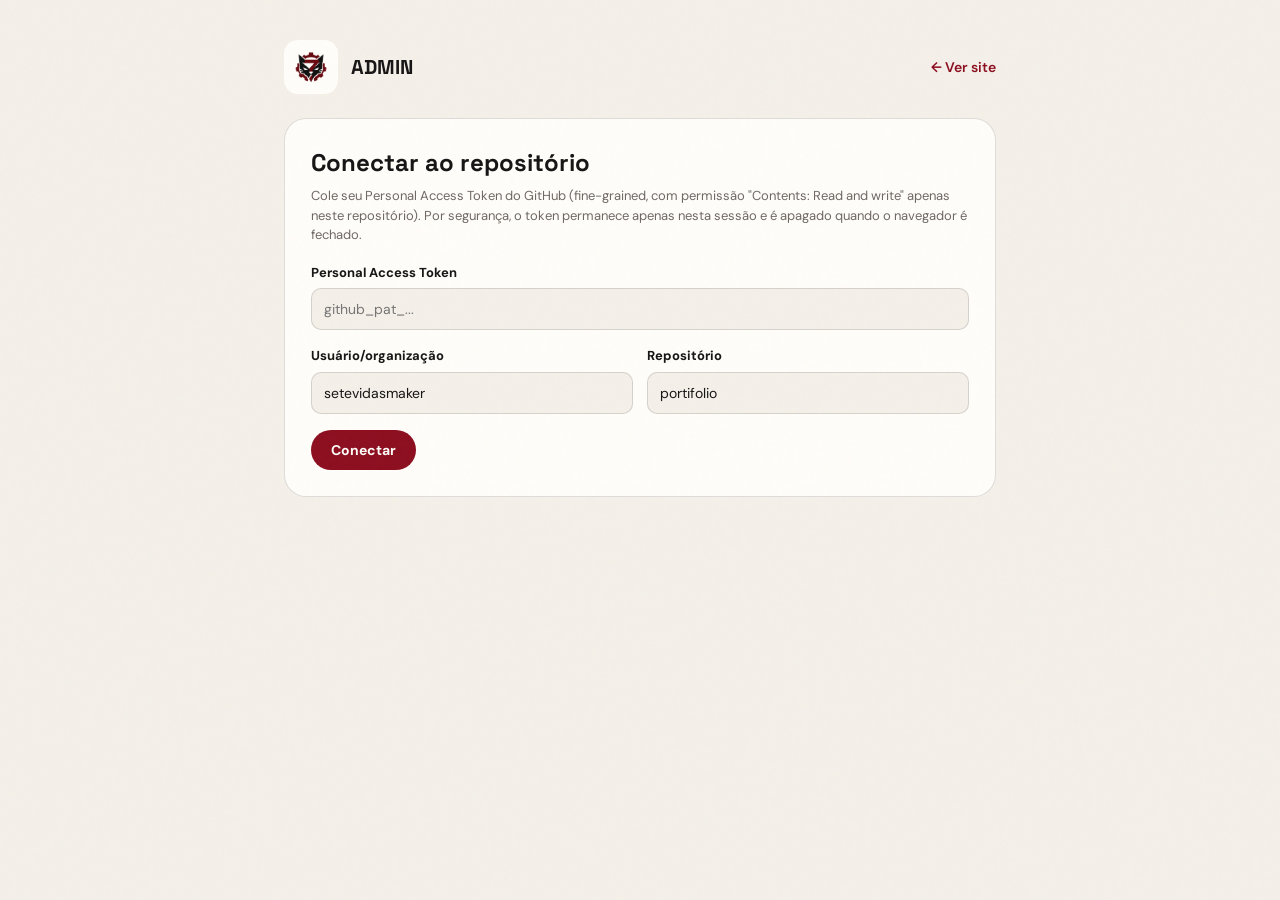
==== admin.html @ dc31299f "Redesenha portfólio e adiciona contatos" ====
<!DOCTYPE html>
<html lang="pt-BR">
<head>
<meta charset="UTF-8">
<meta name="viewport" content="width=device-width, initial-scale=1.0">
<meta name="robots" content="noindex, nofollow">
<title>Admin — Cadastro de produtos</title>
<link rel="icon" type="image/png" href="images/favicon.png">
<link rel="stylesheet" href="style.css">
</head>
<body>

<div class="admin-shell">
  <header class="topbar" style="padding-top:0;">
    <div class="brand"><img src="images/logo-mark.png" alt="">Admin</div>
    <nav><a href="index.html">← Ver site</a></nav>
  </header>

  <!-- Conexão com o GitHub -->
  <div class="admin-panel" id="connect-panel">
    <h2>Conectar ao repositório</h2>
    <p class="hint">Cole seu Personal Access Token do GitHub (fine-grained, com permissão "Contents: Read and write" apenas neste repositório). Por segurança, o token permanece apenas nesta sessão e é apagado quando o navegador é fechado.</p>
    <div class="field">
      <label for="pat">Personal Access Token</label>
      <input type="password" id="pat" placeholder="github_pat_...">
    </div>
    <div class="field-row">
      <div class="field">
        <label for="owner">Usuário/organização</label>
        <input type="text" id="owner">
      </div>
      <div class="field">
        <label for="repo">Repositório</label>
        <input type="text" id="repo">
      </div>
    </div>
    <button class="btn btn-primary" id="connect-btn">Conectar</button>
    <button class="btn btn-secondary" id="disconnect-btn" style="display:none;">Desconectar</button>
    <div class="status-line" id="connect-status"></div>
  </div>

  <!-- Formulário de novo produto -->
  <div class="admin-panel" id="form-panel" style="display:none;">
    <h2>Cadastrar produto</h2>
    <p class="hint">Preencha e salve — isso faz um commit direto no products.json do repositório.</p>

    <div class="status-line" id="save-status"></div>

    <div class="field">
      <label for="p-name">Nome</label>
      <input type="text" id="p-name" placeholder="Deckbox Modular 100+">
    </div>

    <div class="field-row">
      <div class="field">
        <label for="p-category">Categoria</label>
        <select id="p-category"></select>
      </div>
      <div class="field">
        <label for="p-printtime">Tempo de impressão</label>
        <input type="text" id="p-printtime" placeholder="4h30">
      </div>
    </div>

    <div class="field-row">
      <div class="field">
        <label for="p-material">Material</label>
        <input type="text" id="p-material" placeholder="PETG">
      </div>
      <div class="field">
        <label for="p-color">Cor</label>
        <input type="text" id="p-color" placeholder="Preto fosco">
      </div>
    </div>

    <div class="field">
      <label for="p-desc">Descrição</label>
      <textarea id="p-desc" placeholder="Breve descrição do produto"></textarea>
    </div>

    <div class="field">
      <label for="p-tags">Tags (separadas por vírgula)</label>
      <input type="text" id="p-tags" placeholder="encaixável, resistente">
    </div>

    <div class="field">
      <label for="p-image">Foto (opcional — sem foto usa a marca como placeholder)</label>
      <input type="file" id="p-image" accept="image/*">
    </div>

    <button class="btn btn-primary" id="save-btn">Salvar produto</button>
  </div>

  <!-- Lista de produtos já cadastrados -->
  <div class="admin-panel" id="list-panel" style="display:none;">
    <h2>Produtos cadastrados</h2>
    <div class="status-line" id="list-status"></div>
    <div id="product-list"></div>
  </div>
</div>

<script src="config.js"></script>
<script src="admin.js"></script>
</body>
</html>
---- style.css ----
@import url('https://fonts.googleapis.com/css2?family=DM+Sans:wght@400;500;600;700&family=Space+Grotesk:wght@500;600;700&display=swap');

:root {
  --ink: #171515;
  --ink-soft: #2a2525;
  --paper: #f4f0e9;
  --paper-deep: #e9e2d8;
  --white: #fffdf9;
  --wine: #8d0f20;
  --wine-bright: #b51f33;
  --gold: #c89f43;
  --muted: #6f6863;
  --line: rgba(23, 21, 21, 0.14);
  --radius: 22px;
  --display: 'Space Grotesk', sans-serif;
  --body: 'DM Sans', sans-serif;
}

* { box-sizing: border-box; }
html { scroll-behavior: smooth; }
body { margin: 0; min-width: 320px; background: var(--paper); color: var(--ink); font-family: var(--body); line-height: 1.5; }
body::before { content: ''; position: fixed; inset: 0; pointer-events: none; opacity: .035; background-image: url("data:image/svg+xml,%3Csvg viewBox='0 0 160 160' xmlns='http://www.w3.org/2000/svg'%3E%3Cfilter id='n'%3E%3CfeTurbulence type='fractalNoise' baseFrequency='.9' numOctaves='3' stitchTiles='stitch'/%3E%3C/filter%3E%3Crect width='100%25' height='100%25' filter='url(%23n)' opacity='.55'/%3E%3C/svg%3E"); z-index: 100; }
img { max-width: 100%; }
a { color: inherit; }
.container { width: min(1180px, calc(100% - 48px)); margin: 0 auto; }

.site-header { position: sticky; top: 0; z-index: 50; background: rgba(244,240,233,.92); backdrop-filter: blur(16px); border-bottom: 1px solid var(--line); }
.header-inner { min-height: 88px; display: flex; align-items: center; justify-content: space-between; gap: 32px; }
.brand { display: inline-flex; align-items: center; gap: 13px; text-decoration: none; min-width: 0; }
.brand-mark { width: 58px; height: 58px; flex: 0 0 58px; border-radius: 15px; background: var(--white); box-shadow: 0 6px 24px rgba(40,18,18,.1); display: grid; place-items: center; border: 1px solid rgba(141,15,32,.12); overflow: hidden; }
.brand-mark img { width: 48px; height: 48px; object-fit: contain; }
.brand-copy { display: grid; line-height: 1.05; }
.brand-copy strong { font-family: var(--display); text-transform: uppercase; letter-spacing: -.03em; font-size: 18px; }
.brand-copy small { color: var(--wine); font-weight: 700; font-size: 10px; text-transform: uppercase; letter-spacing: .16em; margin-top: 5px; }
nav { display: flex; align-items: center; gap: 30px; }
nav a { text-decoration: none; font-weight: 600; font-size: 14px; }
nav a:not(.nav-cta):hover { color: var(--wine); }
.nav-cta { color: var(--white); background: var(--ink); padding: 12px 18px; border-radius: 999px; }
.nav-cta:hover { background: var(--wine); }

.hero { overflow: hidden; padding: 68px 0 76px; }
.hero-grid { display: grid; grid-template-columns: 1.04fr .96fr; gap: 64px; align-items: center; }
.eyebrow { display: flex; align-items: center; gap: 10px; margin: 0 0 20px; color: var(--wine); font-size: 12px; font-weight: 700; letter-spacing: .12em; text-transform: uppercase; }
.eyebrow span { width: 28px; height: 2px; background: currentColor; }
.hero h1, .section-heading h2, .process-intro h2, .contact-card h2 { font-family: var(--display); letter-spacing: -.055em; }
.hero h1 { max-width: 720px; margin: 0; font-size: clamp(54px, 7vw, 92px); line-height: .94; }
.hero h1 em { display: block; color: var(--wine); font-style: normal; }
.hero-lead { max-width: 590px; margin: 28px 0 0; color: var(--muted); font-size: 19px; line-height: 1.65; }
.hero-actions { display: flex; flex-wrap: wrap; gap: 12px; margin-top: 32px; }
.button { display: inline-flex; align-items: center; justify-content: center; gap: 18px; min-height: 52px; padding: 0 22px; border-radius: 999px; text-decoration: none; font-weight: 700; transition: transform .2s, background .2s, color .2s; }
.button:hover { transform: translateY(-2px); }
.button-primary { color: var(--white); background: var(--wine); box-shadow: 0 10px 28px rgba(141,15,32,.2); }
.button-primary:hover { background: var(--wine-bright); }
.button-secondary { background: transparent; border: 1px solid var(--line); }
.button-secondary:hover { background: var(--white); }
.hero-proof { display: grid; grid-template-columns: repeat(2, minmax(0, 1fr)); gap: 22px; margin-top: 42px; max-width: 580px; }
.hero-proof div { padding-left: 14px; border-left: 2px solid var(--gold); }
.hero-proof strong, .hero-proof span { display: block; }
.hero-proof strong { font-family: var(--display); font-size: 15px; }
.hero-proof span { color: var(--muted); font-size: 12px; margin-top: 3px; }

.hero-visual { position: relative; min-height: 590px; display: grid; place-items: center; }
.hero-visual::before { content: ''; position: absolute; width: 450px; height: 450px; border-radius: 50%; background: var(--wine); box-shadow: 0 36px 80px rgba(91,8,19,.28); }
.logo-stage { position: relative; z-index: 2; width: min(440px, 88%); aspect-ratio: 1; background: var(--white); border-radius: 38px; display: grid; place-items: center; box-shadow: 0 30px 70px rgba(23,21,21,.22); transform: rotate(-3deg); overflow: hidden; }
.logo-stage img { width: 86%; height: 86%; object-fit: contain; }
.stage-label { position: absolute; top: 20px; left: 24px; color: var(--muted); font-family: monospace; font-size: 10px; letter-spacing: .12em; }
.stage-line { position: absolute; height: 4px; width: 62px; border-radius: 2px; background: var(--gold); bottom: 25px; right: 25px; }
.floating-note { position: absolute; z-index: 4; background: var(--ink); color: var(--white); border-radius: 16px; padding: 12px 16px; display: flex; align-items: center; gap: 10px; box-shadow: 0 14px 34px rgba(23,21,21,.2); font-size: 12px; }
.floating-note b { color: var(--gold); font-family: var(--display); }
.note-one { top: 10%; left: 0; }
.note-two { top: 43%; right: -2%; }
.note-three { bottom: 7%; left: 4%; }

.highlights { background: var(--ink); color: var(--white); }
.highlight-grid { display: grid; grid-template-columns: repeat(3, 1fr); }
.highlight-grid > div { min-height: 150px; padding: 36px 30px; display: flex; gap: 18px; align-items: flex-start; border-right: 1px solid rgba(255,255,255,.12); }
.highlight-grid > div:last-child { border-right: 0; }
.highlight-number { color: var(--gold); font-family: var(--display); font-size: 13px; }
.highlight-grid p { margin: 0; color: #afa9a4; font-size: 13px; }
.highlight-grid strong { display: block; color: var(--white); font-family: var(--display); font-size: 17px; margin-bottom: 6px; }

.products-section { padding: 104px 0 120px; }
.section-heading { display: grid; grid-template-columns: minmax(0, 1.2fr) minmax(260px, .55fr); gap: 48px; align-items: end; }
.section-heading h2 { margin: 0; max-width: 650px; font-size: clamp(38px, 5vw, 62px); line-height: 1; }
.section-heading > p { margin: 0; color: var(--muted); font-size: 15px; }
.filters { display: flex; gap: 8px; flex-wrap: wrap; margin: 42px 0 28px; }
.filter-btn { border: 1px solid var(--line); background: transparent; color: var(--muted); min-height: 42px; padding: 0 17px; border-radius: 999px; cursor: pointer; font-family: var(--body); font-weight: 700; }
.filter-btn:hover { color: var(--ink); background: var(--white); }
.filter-btn.active { color: var(--white); background: var(--wine); border-color: var(--wine); }
.grid { display: grid; grid-template-columns: repeat(3, minmax(0, 1fr)); gap: 22px; }
.card { position: relative; background: var(--white); border: 1px solid var(--line); border-radius: var(--radius); overflow: hidden; display: flex; flex-direction: column; animation: cardIn .45s ease backwards; transition: transform .22s, box-shadow .22s; }
.card:hover { transform: translateY(-5px); box-shadow: 0 22px 46px rgba(23,21,21,.12); }
@keyframes cardIn { from { opacity: 0; transform: translateY(12px); } }
.card-image-wrap { position: relative; aspect-ratio: 4/3; background: var(--paper-deep); overflow: hidden; }
.card-image-wrap img { width: 100%; height: 100%; object-fit: cover; display: block; transition: transform .5s; }
.card:hover .card-image-wrap img { transform: scale(1.025); }
.cat-chip { position: absolute; z-index: 2; top: 14px; left: 14px; color: var(--white); background: var(--ink); border-radius: 999px; padding: 6px 11px; font-size: 10px; font-weight: 700; text-transform: uppercase; letter-spacing: .1em; }
.card-body { display: flex; flex-direction: column; flex: 1; padding: 22px; }
.card-body h3 { font-family: var(--display); font-size: 21px; line-height: 1.15; letter-spacing: -.03em; margin: 0 0 14px; }
.card-stats { display: flex; flex-wrap: wrap; gap: 6px 12px; margin-bottom: 14px; color: var(--muted); font-size: 11px; }
.card-stats b { color: var(--ink); }
.card-desc { flex: 1; margin: 0; color: var(--muted); font-size: 14px; }
.card-tags { display: flex; flex-wrap: wrap; gap: 6px; margin-top: 18px; }
.tag { padding: 4px 8px; background: var(--paper); border-radius: 999px; color: var(--muted); font-size: 10px; }
.product-link { display: inline-flex; align-items: center; justify-content: space-between; margin-top: 20px; padding-top: 15px; border-top: 1px solid var(--line); color: var(--wine); text-decoration: none; font-weight: 700; font-size: 13px; }
.empty-state { grid-column: 1/-1; text-align: center; padding: 72px 20px; background: var(--white); border-radius: var(--radius); color: var(--muted); }
.empty-state h3 { font-family: var(--display); color: var(--ink); }

.process-section { padding: 110px 0; background: var(--wine); color: var(--white); }
.process-grid { display: grid; grid-template-columns: .9fr 1.1fr; gap: 110px; }
.eyebrow-light { color: var(--gold); }
.process-intro h2 { font-size: clamp(38px, 5vw, 60px); line-height: 1.02; margin: 0; }
.process-intro > p:not(.eyebrow) { color: #e2cfd1; max-width: 520px; }
.text-link { display: inline-flex; gap: 18px; margin-top: 18px; color: var(--white); font-weight: 700; text-underline-offset: 5px; }
.process-list { list-style: none; margin: 0; padding: 0; }
.process-list li { display: grid; grid-template-columns: 54px 1fr; gap: 20px; padding: 28px 0; border-top: 1px solid rgba(255,255,255,.2); }
.process-list li:last-child { border-bottom: 1px solid rgba(255,255,255,.2); }
.process-list li > span { color: var(--gold); font-family: var(--display); font-size: 13px; }
.process-list strong { display: block; font-family: var(--display); font-size: 22px; }
.process-list p { color: #e2cfd1; margin: 7px 0 0; font-size: 14px; }

.contact-section { padding: 92px 0; }
.contact-card { padding: 54px 58px; border: 1px solid var(--line); border-radius: 30px; background: var(--white); display: grid; grid-template-columns: 1fr auto; gap: 48px; align-items: center; box-shadow: 0 20px 55px rgba(23,21,21,.08); }
.contact-card h2 { margin: 0; font-size: clamp(36px, 5vw, 58px); line-height: 1; }
.contact-card p:not(.eyebrow) { margin: 14px 0 0; color: var(--muted); }
.contact-actions { display: grid; gap: 10px; min-width: 250px; }
.contact-phone { text-align: center; color: var(--muted); margin-top: 3px; }

footer { background: var(--ink); color: var(--white); padding: 44px 0; }
.footer-inner { display: grid; grid-template-columns: 1fr auto 1fr; align-items: center; gap: 30px; }
.footer-brand .brand-mark { width: 48px; height: 48px; flex-basis: 48px; }
.footer-brand .brand-mark img { width: 40px; height: 40px; }
.footer-inner > p { margin: 0; color: #aaa4a0; font-size: 12px; text-align: center; }
.footer-links { display: flex; justify-content: flex-end; gap: 20px; }
.footer-links a { color: #d2cdca; font-size: 13px; }

/* Painel administrativo */
.admin-shell { max-width: 760px; margin: 0 auto; padding: 40px 24px 80px; }
.admin-shell .topbar { display: flex; align-items: center; justify-content: space-between; gap: 20px; margin-bottom: 24px; }
.admin-shell .topbar .brand { font: 700 20px var(--display); text-transform: uppercase; }
.admin-shell .topbar .brand img { width: 54px; height: 54px; object-fit: contain; padding: 5px; background: var(--white); border-radius: 14px; }
.admin-shell .topbar nav { display: block; }
.admin-shell .topbar nav a { display: inline; color: var(--wine); }
.admin-panel { background: var(--white); border: 1px solid var(--line); border-radius: var(--radius); padding: 26px; margin-bottom: 22px; }
.admin-panel h2 { font-family: var(--display); margin: 0 0 5px; }
.admin-panel .hint { color: var(--muted); font-size: 13px; margin: 0 0 18px; }
.field { margin-bottom: 16px; }
.field label { display: block; font-size: 13px; font-weight: 700; margin-bottom: 6px; }
.field input[type="text"], .field input[type="password"], .field input[type="number"], .field textarea, .field select { width: 100%; background: var(--paper); border: 1px solid var(--line); color: var(--ink); padding: 11px 12px; border-radius: 10px; font: 14px var(--body); }
.field textarea { min-height: 90px; resize: vertical; }
.field input:focus, .field textarea:focus, .field select:focus { outline: 2px solid var(--wine); outline-offset: 1px; }
.field-row { display: grid; grid-template-columns: 1fr 1fr; gap: 14px; }
.btn { font: 700 14px var(--body); padding: 11px 20px; border-radius: 999px; border: 0; cursor: pointer; }
.btn:disabled { opacity: .5; cursor: not-allowed; }
.btn-primary { background: var(--wine); color: var(--white); }
.btn-secondary { background: var(--ink); color: var(--white); }
.btn-danger { background: #efe2e3; color: var(--wine); }
.btn-small { padding: 7px 12px; font-size: 12px; }
.status-line { font-size: 12px; padding: 10px 12px; border-radius: 9px; margin-bottom: 16px; display: none; }
.status-line.show { display: block; }
.status-line.ok { background: #e4f2e9; color: #17663a; }
.status-line.err { background: #f8e3e5; color: var(--wine); }
.status-line.busy { background: #f5ecd5; color: #705615; }
.admin-list-item { display: flex; align-items: center; gap: 12px; padding: 10px; border-radius: 12px; background: var(--paper); margin-bottom: 8px; }
.admin-list-item img { width: 48px; height: 48px; object-fit: cover; border-radius: 8px; flex-shrink: 0; }
.admin-list-item .info { flex: 1; min-width: 0; }
.admin-list-item .info strong { display: block; font-size: 14px; }
.admin-list-item .info span { color: var(--muted); font-size: 12px; }

@media (max-width: 900px) {
  nav a:not(.nav-cta) { display: none; }
  .hero-grid, .process-grid { grid-template-columns: 1fr; }
  .hero-grid { gap: 30px; }
  .hero-visual { min-height: 520px; }
  .grid { grid-template-columns: repeat(2, minmax(0, 1fr)); }
  .section-heading { grid-template-columns: 1fr; }
  .process-grid { gap: 48px; }
  .contact-card { grid-template-columns: 1fr; }
  .footer-inner { grid-template-columns: 1fr; text-align: center; }
  .footer-brand, .footer-links { justify-content: center; }
}

@media (max-width: 600px) {
  .container { width: min(100% - 32px, 1180px); }
  .header-inner { min-height: 76px; }
  .brand-mark { width: 50px; height: 50px; flex-basis: 50px; border-radius: 13px; }
  .brand-mark img { width: 42px; height: 42px; }
  .brand-copy strong { font-size: 15px; }
  .nav-cta { padding: 10px 13px; font-size: 12px; }
  .hero { padding: 50px 0 60px; }
  .hero h1 { font-size: clamp(48px, 16vw, 70px); }
  .hero-lead { font-size: 17px; }
  .hero-actions { display: grid; }
  .hero-proof { grid-template-columns: 1fr; gap: 14px; }
  .hero-visual { min-height: 400px; }
  .hero-visual::before { width: 310px; height: 310px; }
  .logo-stage { width: 78%; border-radius: 26px; }
  .floating-note { padding: 9px 11px; }
  .note-one { left: -2%; }
  .note-two { right: -2%; }
  .highlight-grid { grid-template-columns: 1fr; padding: 14px 0; }
  .highlight-grid > div { min-height: 0; padding: 24px 4px; border-right: 0; border-bottom: 1px solid rgba(255,255,255,.12); }
  .highlight-grid > div:last-child { border-bottom: 0; }
  .products-section, .process-section { padding: 78px 0; }
  .grid { grid-template-columns: 1fr; }
  .filters { flex-wrap: nowrap; overflow-x: auto; padding-bottom: 8px; scrollbar-width: none; }
  .filter-btn { flex: 0 0 auto; }
  .contact-section { padding: 58px 0; }
  .contact-card { width: min(100% - 24px, 1180px); padding: 34px 22px; border-radius: 24px; }
  .contact-actions { min-width: 0; }
  .field-row { grid-template-columns: 1fr; }
  .admin-shell { padding-inline: 16px; }
  .admin-shell .topbar .brand img { width: 46px; height: 46px; }
}

@media (prefers-reduced-motion: reduce) { html { scroll-behavior: auto; } *, *::before, *::after { animation-duration: .01ms !important; transition-duration: .01ms !important; } }
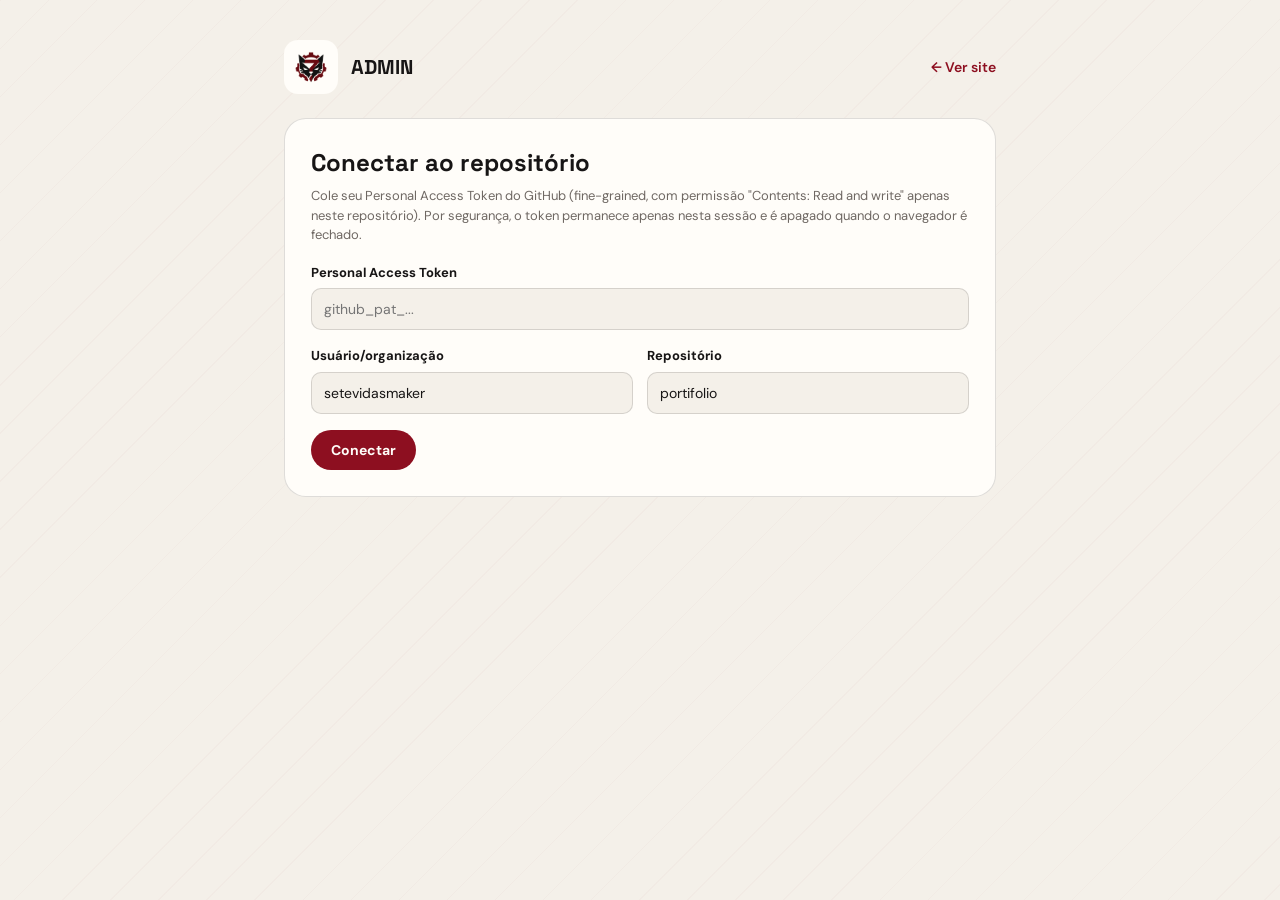
==== commit 3ffdaf2f: "Otimiza desempenho e conversao do portfolio" ====
--- a/admin.html
+++ b/admin.html
@@ -6,14 +6,17 @@
 <meta name="robots" content="noindex, nofollow">
 <title>Admin — Cadastro de produtos</title>
 <link rel="icon" type="image/png" href="images/favicon.png">
-<link rel="stylesheet" href="style.css">
+<link rel="preconnect" href="https://fonts.googleapis.com">
+<link rel="preconnect" href="https://fonts.gstatic.com" crossorigin>
+<link href="https://fonts.googleapis.com/css2?family=DM+Sans:wght@400;500;600;700&family=Space+Grotesk:wght@500;600;700&display=swap" rel="stylesheet">
+<link rel="stylesheet" href="style.css?v=20260727-2">
 </head>
 <body>
 
 <div class="admin-shell">
   <header class="topbar" style="padding-top:0;">
-    <div class="brand"><img src="images/logo-mark.png" alt="">Admin</div>
-    <nav><a href="index.html">← Ver site</a></nav>
+    <div class="brand"><img src="images/logo-mark.png" alt="" width="954" height="700" decoding="async">Admin</div>
+    <nav><a href="./">← Ver site</a></nav>
   </header>
 
   <!-- Conexão com o GitHub -->
@@ -53,8 +56,9 @@
 
     <div class="field-row">
       <div class="field">
-        <label for="p-category">Categoria</label>
-        <select id="p-category"></select>
+        <span class="field-label">Categorias</span>
+        <div class="category-checklist" id="p-categories" role="group" aria-label="Categorias do produto"></div>
+        <small class="field-help">Marque todas as categorias em que o produto deve aparecer.</small>
       </div>
       <div class="field">
         <label for="p-printtime">Tempo de impressão</label>
@@ -86,6 +90,7 @@
     <div class="field">
       <label for="p-image">Foto (opcional — sem foto usa a marca como placeholder)</label>
       <input type="file" id="p-image" accept="image/*">
+      <small class="field-help">A foto é redimensionada e otimizada automaticamente antes do envio para manter o site rápido.</small>
     </div>
 
     <button class="btn btn-primary" id="save-btn">Salvar produto</button>
@@ -99,7 +104,7 @@
   </div>
 </div>
 
-<script src="config.js"></script>
-<script src="admin.js"></script>
+<script src="config.js?v=20260716-5"></script>
+<script src="admin.js?v=20260727-1"></script>
 </body>
 </html>
--- a/style.css
+++ b/style.css
@@ -1,11 +1,10 @@
-@import url('https://fonts.googleapis.com/css2?family=DM+Sans:wght@400;500;600;700&family=Space+Grotesk:wght@500;600;700&display=swap');
-
 :root {
   --ink: #171515;
   --ink-soft: #2a2525;
   --paper: #f4f0e9;
   --paper-deep: #e9e2d8;
   --white: #fffdf9;
+  --cream: #f8f4ee;
   --wine: #8d0f20;
   --wine-bright: #b51f33;
   --gold: #c89f43;
@@ -18,13 +17,17 @@
 
 * { box-sizing: border-box; }
 html { scroll-behavior: smooth; }
-body { margin: 0; min-width: 320px; background: var(--paper); color: var(--ink); font-family: var(--body); line-height: 1.5; }
-body::before { content: ''; position: fixed; inset: 0; pointer-events: none; opacity: .035; background-image: url("data:image/svg+xml,%3Csvg viewBox='0 0 160 160' xmlns='http://www.w3.org/2000/svg'%3E%3Cfilter id='n'%3E%3CfeTurbulence type='fractalNoise' baseFrequency='.9' numOctaves='3' stitchTiles='stitch'/%3E%3C/filter%3E%3Crect width='100%25' height='100%25' filter='url(%23n)' opacity='.55'/%3E%3C/svg%3E"); z-index: 100; }
+body { min-height: 100vh; margin: 0; min-width: 320px; display: flex; flex-direction: column; background-color: var(--paper); background-image: repeating-linear-gradient(135deg, rgba(141, 15, 32, .025) 0 1px, transparent 1px 34px); color: var(--ink); font-family: var(--body); line-height: 1.5; }
+main { flex: 1 0 auto; }
 img { max-width: 100%; }
 a { color: inherit; }
+.skip-link { position: fixed; z-index: 200; top: 10px; left: 10px; padding: 10px 14px; color: var(--white); background: var(--ink); border-radius: 8px; text-decoration: none; transform: translateY(-160%); transition: transform .18s ease; }
+.skip-link:focus { transform: translateY(0); }
+:where(a, button, input, textarea, select):focus-visible { outline: 3px solid rgba(181, 31, 51, .34); outline-offset: 3px; }
+.hero, .products-section, .process-section, .faq-section, .contact-section { scroll-margin-top: 92px; }
 .container { width: min(1180px, calc(100% - 48px)); margin: 0 auto; }
 
-.site-header { position: sticky; top: 0; z-index: 50; background: rgba(244,240,233,.92); backdrop-filter: blur(16px); border-bottom: 1px solid var(--line); }
+.site-header { position: sticky; top: 0; z-index: 50; background: rgba(244,240,233,.94); -webkit-backdrop-filter: blur(10px); backdrop-filter: blur(10px); border-bottom: 1px solid var(--line); }
 .header-inner { min-height: 88px; display: flex; align-items: center; justify-content: space-between; gap: 32px; }
 .brand { display: inline-flex; align-items: center; gap: 13px; text-decoration: none; min-width: 0; }
 .brand-mark { width: 58px; height: 58px; flex: 0 0 58px; border-radius: 15px; background: var(--white); box-shadow: 0 6px 24px rgba(40,18,18,.1); display: grid; place-items: center; border: 1px solid rgba(141,15,32,.12); overflow: hidden; }
@@ -53,7 +56,7 @@
 .button-primary:hover { background: var(--wine-bright); }
 .button-secondary { background: transparent; border: 1px solid var(--line); }
 .button-secondary:hover { background: var(--white); }
-.hero-proof { display: grid; grid-template-columns: repeat(2, minmax(0, 1fr)); gap: 22px; margin-top: 42px; max-width: 580px; }
+.hero-proof { display: grid; grid-template-columns: repeat(3, minmax(0, 1fr)); gap: 18px; margin-top: 42px; max-width: 660px; }
 .hero-proof div { padding-left: 14px; border-left: 2px solid var(--gold); }
 .hero-proof strong, .hero-proof span { display: block; }
 .hero-proof strong { font-family: var(--display); font-size: 15px; }
@@ -83,12 +86,23 @@
 .section-heading { display: grid; grid-template-columns: minmax(0, 1.2fr) minmax(260px, .55fr); gap: 48px; align-items: end; }
 .section-heading h2 { margin: 0; max-width: 650px; font-size: clamp(38px, 5vw, 62px); line-height: 1; }
 .section-heading > p { margin: 0; color: var(--muted); font-size: 15px; }
-.filters { display: flex; gap: 8px; flex-wrap: wrap; margin: 42px 0 28px; }
-.filter-btn { border: 1px solid var(--line); background: transparent; color: var(--muted); min-height: 42px; padding: 0 17px; border-radius: 999px; cursor: pointer; font-family: var(--body); font-weight: 700; }
-.filter-btn:hover { color: var(--ink); background: var(--white); }
-.filter-btn.active { color: var(--white); background: var(--wine); border-color: var(--wine); }
+.category-filter-panel { margin: 38px 0 30px; padding: 24px; border: 1px solid rgba(18, 17, 16, .14); border-radius: 22px; background: rgba(255, 255, 255, .72); box-shadow: 0 18px 45px rgba(35, 28, 23, .07); }
+.category-filter-heading { display: flex; align-items: end; justify-content: space-between; gap: 28px; padding-bottom: 18px; border-bottom: 1px solid var(--line); }
+.category-filter-heading h3 { margin: 4px 0 0; max-width: 620px; font-family: var(--display); font-size: clamp(22px, 2vw, 31px); line-height: 1.05; letter-spacing: -.03em; }
+.category-filter-heading > p { max-width: 390px; margin: 0; color: var(--muted); font-size: 14px; line-height: 1.55; }
+.category-filter-kicker { display: inline-flex; align-items: center; gap: 8px; margin: 0; color: var(--wine); font-size: 11px; font-weight: 900; letter-spacing: .13em; text-transform: uppercase; }
+.category-filter-kicker span { display: grid; place-items: center; width: 22px; height: 22px; border-radius: 50%; background: var(--wine); color: var(--white); font-size: 13px; }
+.filters { display: flex; gap: 10px; flex-wrap: wrap; margin: 20px 0 14px; }
+.filter-btn { position: relative; border: 1px solid rgba(18, 17, 16, .18); background: var(--cream); color: var(--ink); min-height: 46px; padding: 0 19px; border-radius: 999px; cursor: pointer; font-family: var(--body); font-weight: 800; box-shadow: 0 2px 0 rgba(18, 17, 16, .08); transition: transform .18s ease, color .18s ease, background .18s ease, border-color .18s ease, box-shadow .18s ease; }
+.filter-btn:hover { transform: translateY(-2px); color: var(--wine); background: var(--white); border-color: rgba(154, 12, 34, .35); box-shadow: 0 8px 18px rgba(35, 28, 23, .1); }
+.filter-btn.active { padding-left: 43px; color: var(--white); background: var(--wine); border-color: var(--wine); box-shadow: 0 9px 22px rgba(154, 12, 34, .24); }
+.filter-btn.active::before { content: '✓'; position: absolute; left: 17px; top: 50%; display: grid; place-items: center; width: 18px; height: 18px; transform: translateY(-50%); border-radius: 50%; background: var(--white); color: var(--wine); font-size: 11px; font-weight: 900; }
+.filter-btn:focus-visible { outline: 3px solid rgba(154, 12, 34, .28); outline-offset: 3px; }
+.filters-status { margin: 0; color: var(--muted); font-size: 13px; }
+.filters-status strong { color: var(--wine); font-size: 15px; }
+.filters-status b { color: var(--ink); }
 .grid { display: grid; grid-template-columns: repeat(3, minmax(0, 1fr)); gap: 22px; }
-.card { position: relative; background: var(--white); border: 1px solid var(--line); border-radius: var(--radius); overflow: hidden; display: flex; flex-direction: column; animation: cardIn .45s ease backwards; transition: transform .22s, box-shadow .22s; }
+.card { position: relative; background: var(--white); border: 1px solid var(--line); border-radius: var(--radius); overflow: hidden; display: flex; flex-direction: column; content-visibility: auto; contain-intrinsic-size: 560px; animation: cardIn .45s ease backwards; transition: transform .22s, box-shadow .22s; }
 .card:hover { transform: translateY(-5px); box-shadow: 0 22px 46px rgba(23,21,21,.12); }
 @keyframes cardIn { from { opacity: 0; transform: translateY(12px); } }
 .card-image-wrap { position: relative; aspect-ratio: 4/3; background: var(--paper-deep); overflow: hidden; }
@@ -100,11 +114,18 @@
 .card-stats { display: flex; flex-wrap: wrap; gap: 6px 12px; margin-bottom: 14px; color: var(--muted); font-size: 11px; }
 .card-stats b { color: var(--ink); }
 .card-desc { flex: 1; margin: 0; color: var(--muted); font-size: 14px; }
+.child-safety-note { margin: 16px 0 0; padding: 12px 14px; color: #6f3413; background: #fff3df; border: 1px solid #e9c594; border-radius: 12px; font-size: 12px; line-height: 1.5; }
+.child-safety-note strong { color: #9a3f12; }
 .card-tags { display: flex; flex-wrap: wrap; gap: 6px; margin-top: 18px; }
 .tag { padding: 4px 8px; background: var(--paper); border-radius: 999px; color: var(--muted); font-size: 10px; }
-.product-link { display: inline-flex; align-items: center; justify-content: space-between; margin-top: 20px; padding-top: 15px; border-top: 1px solid var(--line); color: var(--wine); text-decoration: none; font-weight: 700; font-size: 13px; }
+.card-actions { display: grid; grid-template-columns: 1fr auto; gap: 12px; align-items: center; margin-top: 20px; padding-top: 15px; border-top: 1px solid var(--line); }
+.product-link { display: inline-flex; align-items: center; justify-content: space-between; color: var(--wine); text-decoration: none; font-weight: 700; font-size: 13px; }
+.product-link:hover { color: var(--wine-bright); }
+.card-whatsapp { display: inline-flex; align-items: center; justify-content: center; min-height: 36px; padding: 0 12px; color: var(--white); background: var(--ink); border-radius: 999px; text-decoration: none; font-size: 11px; font-weight: 800; transition: background .18s ease, transform .18s ease; }
+.card-whatsapp:hover { background: var(--wine); transform: translateY(-1px); }
 .empty-state { grid-column: 1/-1; text-align: center; padding: 72px 20px; background: var(--white); border-radius: var(--radius); color: var(--muted); }
 .empty-state h3 { font-family: var(--display); color: var(--ink); }
+.empty-state p { max-width: 560px; margin: 10px auto 22px; }
 
 .process-section { padding: 110px 0; background: var(--wine); color: var(--white); }
 .process-grid { display: grid; grid-template-columns: .9fr 1.1fr; gap: 110px; }
@@ -119,20 +140,79 @@
 .process-list strong { display: block; font-family: var(--display); font-size: 22px; }
 .process-list p { color: #e2cfd1; margin: 7px 0 0; font-size: 14px; }
 
+.faq-section { padding: 100px 0 18px; }
+.faq-grid { display: grid; grid-template-columns: minmax(280px, .8fr) minmax(0, 1.2fr); gap: 90px; align-items: start; }
+.faq-intro { position: sticky; top: 120px; }
+.faq-intro h2 { margin: 0; font: 700 clamp(36px, 4vw, 54px)/1 var(--display); letter-spacing: -.05em; }
+.faq-intro > p:not(.eyebrow) { max-width: 480px; margin: 18px 0 0; color: var(--muted); }
+.faq-list { border-top: 1px solid var(--line); }
+.faq-list details { border-bottom: 1px solid var(--line); }
+.faq-list summary { position: relative; padding: 24px 44px 24px 0; cursor: pointer; list-style: none; font: 700 19px var(--display); }
+.faq-list summary::-webkit-details-marker { display: none; }
+.faq-list summary::after { content: '+'; position: absolute; top: 20px; right: 4px; display: grid; place-items: center; width: 30px; height: 30px; color: var(--wine); border: 1px solid rgba(141,15,32,.24); border-radius: 50%; font: 500 20px var(--body); transition: transform .18s ease, color .18s ease, background .18s ease; }
+.faq-list details[open] summary::after { color: var(--white); background: var(--wine); transform: rotate(45deg); }
+.faq-list details p { margin: -6px 46px 24px 0; color: var(--muted); line-height: 1.7; }
+
 .contact-section { padding: 92px 0; }
 .contact-card { padding: 54px 58px; border: 1px solid var(--line); border-radius: 30px; background: var(--white); display: grid; grid-template-columns: 1fr auto; gap: 48px; align-items: center; box-shadow: 0 20px 55px rgba(23,21,21,.08); }
 .contact-card h2 { margin: 0; font-size: clamp(36px, 5vw, 58px); line-height: 1; }
 .contact-card p:not(.eyebrow) { margin: 14px 0 0; color: var(--muted); }
 .contact-actions { display: grid; gap: 10px; min-width: 250px; }
-.contact-phone { text-align: center; color: var(--muted); margin-top: 3px; }
-
-footer { background: var(--ink); color: var(--white); padding: 44px 0; }
+.social-button { display: grid; grid-template-columns: 20px 1fr 20px; gap: 12px; }
+.social-icon { width: 20px; height: 20px; display: block; }
+.button-primary .social-icon { filter: brightness(0) invert(1); }
+.contact-phone, .contact-location { text-align: center; color: var(--muted); }
+.contact-phone { margin-top: 3px; }
+.contact-location { font-weight: 700; }
+.floating-whatsapp { position: fixed; z-index: 45; right: max(18px, env(safe-area-inset-right)); bottom: max(18px, env(safe-area-inset-bottom)); display: inline-flex; align-items: center; gap: 9px; min-height: 48px; padding: 0 17px; color: var(--white); background: var(--wine); border: 1px solid rgba(255,255,255,.24); border-radius: 999px; box-shadow: 0 12px 30px rgba(75,7,18,.28); text-decoration: none; font-size: 13px; font-weight: 800; transition: transform .18s ease, background .18s ease; }
+.floating-whatsapp img { filter: brightness(0) invert(1); }
+.floating-whatsapp:hover { background: var(--wine-bright); transform: translateY(-2px); }
+.noscript-note { margin: 0; padding: 16px 24px; color: var(--white); background: var(--wine); text-align: center; }
+
+footer { flex-shrink: 0; background: var(--ink); color: var(--white); padding: 44px 0; }
 .footer-inner { display: grid; grid-template-columns: 1fr auto 1fr; align-items: center; gap: 30px; }
 .footer-brand .brand-mark { width: 48px; height: 48px; flex-basis: 48px; }
 .footer-brand .brand-mark img { width: 40px; height: 40px; }
 .footer-inner > p { margin: 0; color: #aaa4a0; font-size: 12px; text-align: center; }
 .footer-links { display: flex; justify-content: flex-end; gap: 20px; }
 .footer-links a { color: #d2cdca; font-size: 13px; }
+
+/* Página individual do produto */
+.product-page-main { padding: 48px 0 100px; }
+.back-link { display: inline-flex; align-items: center; gap: 9px; margin-bottom: 30px; color: var(--muted); text-decoration: none; font-weight: 700; font-size: 13px; }
+.back-link:hover { color: var(--wine); }
+.product-detail { display: grid; grid-template-columns: minmax(0, 1.05fr) minmax(360px, .95fr); gap: 64px; align-items: start; }
+.product-detail-gallery { position: sticky; top: 116px; min-width: 0; }
+.product-detail-media { min-height: 520px; display: grid; place-items: center; background: var(--white); border: 1px solid var(--line); border-radius: 30px; overflow: hidden; box-shadow: 0 20px 55px rgba(23,21,21,.08); }
+.product-detail-media img { width: 100%; max-height: 680px; object-fit: contain; display: block; }
+.gallery-thumbnails { display: flex; gap: 10px; margin-top: 14px; padding: 3px 2px 8px; overflow-x: auto; scrollbar-width: thin; }
+.gallery-thumbnail { width: 72px; height: 72px; flex: 0 0 72px; padding: 0; overflow: hidden; border: 2px solid transparent; border-radius: 14px; background: var(--white); cursor: pointer; opacity: .68; transition: border-color .2s, opacity .2s, transform .2s; }
+.gallery-thumbnail:hover { opacity: 1; transform: translateY(-2px); }
+.gallery-thumbnail.is-active { border-color: var(--wine); opacity: 1; }
+.gallery-thumbnail:focus-visible { outline: 3px solid rgba(141,15,32,.24); outline-offset: 2px; }
+.gallery-thumbnail img { width: 100%; height: 100%; object-fit: cover; display: block; }
+.gallery-hint { margin: 2px 0 0; color: var(--muted); font-size: 11px; text-align: center; }
+.detail-category { display: inline-flex; align-items: center; min-height: 30px; padding: 0 12px; color: var(--white); background: var(--ink); border-radius: 999px; font-size: 10px; font-weight: 700; text-transform: uppercase; letter-spacing: .1em; text-decoration: none; }
+.detail-categories { display: flex; flex-wrap: wrap; gap: 8px; }
+.product-detail-copy h1 { margin: 20px 0 18px; font: 700 clamp(40px, 5vw, 66px)/.98 var(--display); letter-spacing: -.055em; }
+.detail-description { margin: 0; color: var(--muted); font-size: 18px; line-height: 1.7; }
+.detail-specs { display: grid; grid-template-columns: repeat(3, minmax(0, 1fr)); margin: 34px 0; border-top: 1px solid var(--line); border-bottom: 1px solid var(--line); }
+.detail-specs div { padding: 20px 14px 20px 0; border-right: 1px solid var(--line); }
+.detail-specs div + div { padding-left: 18px; }
+.detail-specs div:last-child { border-right: 0; }
+.detail-specs span, .detail-specs strong { display: block; }
+.detail-specs span { color: var(--muted); font-size: 11px; text-transform: uppercase; letter-spacing: .08em; }
+.detail-specs strong { margin-top: 5px; font-family: var(--display); font-size: 16px; }
+.detail-tags { display: flex; flex-wrap: wrap; gap: 8px; margin: 0 0 32px; }
+.detail-tags .tag { padding: 7px 11px; font-size: 11px; }
+.child-safety-note-detail { margin: 0 0 18px; padding: 16px 18px; font-size: 13px; }
+.filament-note { margin: 0 0 28px; padding: 16px 18px; color: var(--muted); background: var(--paper-deep); border-radius: 14px; font-size: 13px; }
+.filament-note strong { color: var(--ink); }
+.detail-actions { display: grid; gap: 11px; }
+.detail-actions .button { width: 100%; }
+.shooting-note { margin: 28px 0 0; padding: 18px 20px; border-left: 3px solid var(--gold); background: var(--paper-deep); color: var(--muted); font-size: 13px; border-radius: 0 12px 12px 0; }
+.product-not-found { padding: 90px 20px; text-align: center; background: var(--white); border-radius: 24px; }
+.product-not-found h1 { font-family: var(--display); }
 
 /* Painel administrativo */
 .admin-shell { max-width: 760px; margin: 0 auto; padding: 40px 24px 80px; }
@@ -145,8 +225,12 @@
 .admin-panel h2 { font-family: var(--display); margin: 0 0 5px; }
 .admin-panel .hint { color: var(--muted); font-size: 13px; margin: 0 0 18px; }
 .field { margin-bottom: 16px; }
-.field label { display: block; font-size: 13px; font-weight: 700; margin-bottom: 6px; }
+.field label, .field-label { display: block; font-size: 13px; font-weight: 700; margin-bottom: 6px; }
 .field input[type="text"], .field input[type="password"], .field input[type="number"], .field textarea, .field select { width: 100%; background: var(--paper); border: 1px solid var(--line); color: var(--ink); padding: 11px 12px; border-radius: 10px; font: 14px var(--body); }
+.category-checklist { display: flex; flex-wrap: wrap; gap: 8px; padding: 11px; border: 1px solid var(--line); border-radius: 10px; background: var(--paper); }
+.category-checklist .category-option { display: inline-flex; align-items: center; gap: 7px; margin: 0; padding: 7px 10px; border: 1px solid var(--line); border-radius: 999px; background: var(--white); cursor: pointer; font-size: 12px; }
+.category-option input { accent-color: var(--wine); }
+.field-help { display: block; margin-top: 6px; color: var(--muted); font-size: 11px; }
 .field textarea { min-height: 90px; resize: vertical; }
 .field input:focus, .field textarea:focus, .field select:focus { outline: 2px solid var(--wine); outline-offset: 1px; }
 .field-row { display: grid; grid-template-columns: 1fr 1fr; gap: 14px; }
@@ -175,9 +259,14 @@
   .grid { grid-template-columns: repeat(2, minmax(0, 1fr)); }
   .section-heading { grid-template-columns: 1fr; }
   .process-grid { gap: 48px; }
+  .faq-grid { grid-template-columns: 1fr; gap: 38px; }
+  .faq-intro { position: static; }
   .contact-card { grid-template-columns: 1fr; }
   .footer-inner { grid-template-columns: 1fr; text-align: center; }
   .footer-brand, .footer-links { justify-content: center; }
+  .product-detail { grid-template-columns: 1fr; gap: 36px; }
+  .product-detail-gallery { position: static; }
+  .product-detail-media { min-height: 0; }
 }
 
 @media (max-width: 600px) {
@@ -202,15 +291,29 @@
   .highlight-grid > div { min-height: 0; padding: 24px 4px; border-right: 0; border-bottom: 1px solid rgba(255,255,255,.12); }
   .highlight-grid > div:last-child { border-bottom: 0; }
   .products-section, .process-section { padding: 78px 0; }
+  .faq-section { padding: 72px 0 6px; }
   .grid { grid-template-columns: 1fr; }
-  .filters { flex-wrap: nowrap; overflow-x: auto; padding-bottom: 8px; scrollbar-width: none; }
+  .category-filter-panel { margin-top: 28px; padding: 18px 16px; border-radius: 18px; }
+  .category-filter-heading { display: block; }
+  .category-filter-heading > p { margin-top: 12px; }
+  .filters { flex-wrap: nowrap; overflow-x: auto; margin-top: 16px; padding: 2px 2px 10px; scrollbar-width: none; scroll-snap-type: x proximity; }
   .filter-btn { flex: 0 0 auto; }
+  .filter-btn { scroll-snap-align: start; }
   .contact-section { padding: 58px 0; }
   .contact-card { width: min(100% - 24px, 1180px); padding: 34px 22px; border-radius: 24px; }
   .contact-actions { min-width: 0; }
+  .card-actions { grid-template-columns: 1fr; }
+  .card-whatsapp { min-height: 42px; }
+  .floating-whatsapp { right: 12px; bottom: 12px; min-height: 44px; padding: 0 14px; }
   .field-row { grid-template-columns: 1fr; }
   .admin-shell { padding-inline: 16px; }
   .admin-shell .topbar .brand img { width: 46px; height: 46px; }
+  .product-page-main { padding: 28px 0 70px; }
+  .product-detail-copy h1 { font-size: 42px; }
+  .detail-description { font-size: 16px; }
+  .detail-specs { grid-template-columns: 1fr; }
+  .detail-specs div, .detail-specs div + div { padding: 15px 0; border-right: 0; border-bottom: 1px solid var(--line); }
+  .detail-specs div:last-child { border-bottom: 0; }
 }
 
 @media (prefers-reduced-motion: reduce) { html { scroll-behavior: auto; } *, *::before, *::after { animation-duration: .01ms !important; transition-duration: .01ms !important; } }
